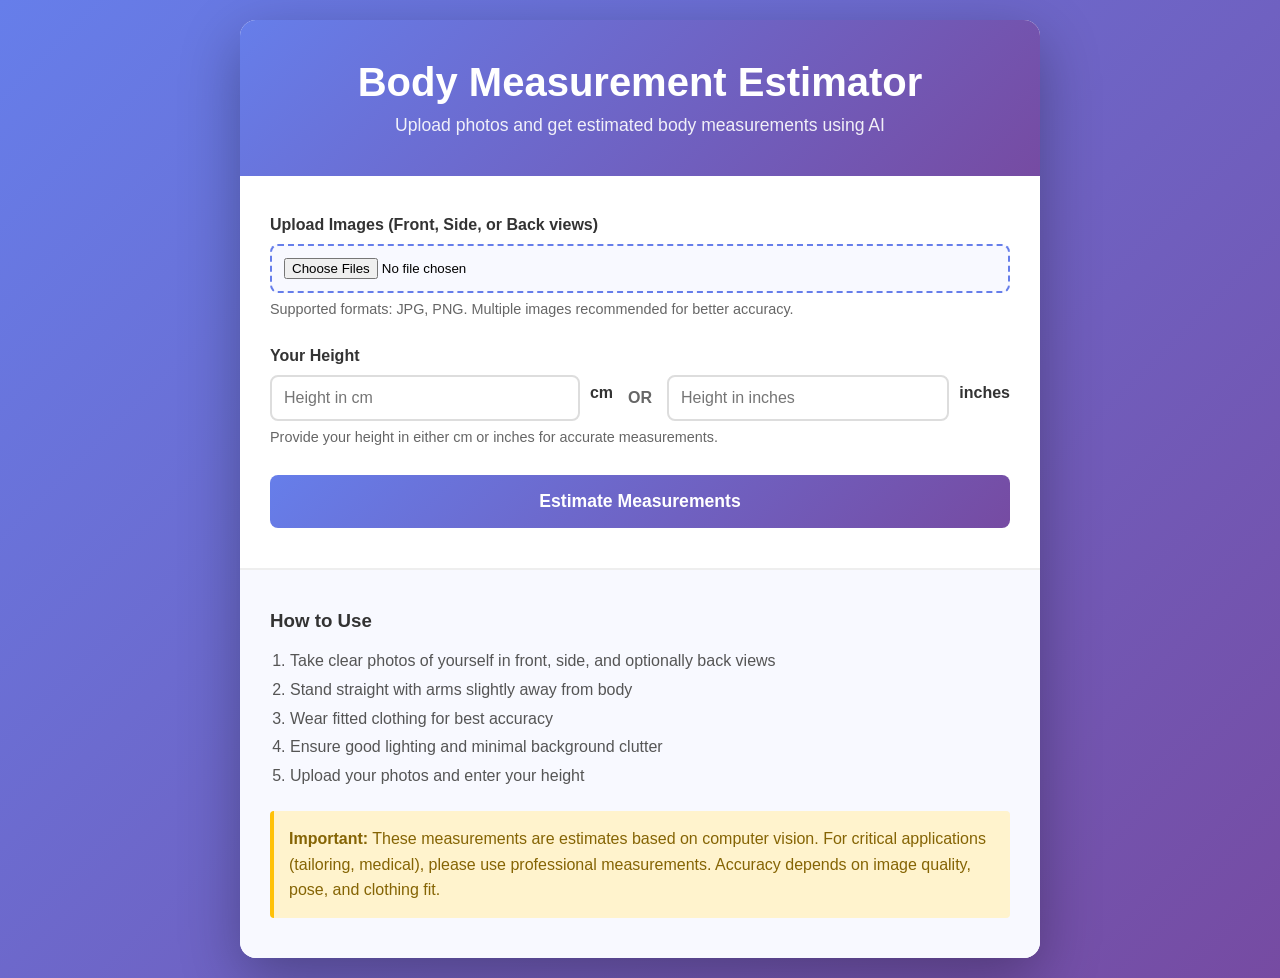
==== static/index.html @ 361a57b6 "Add a body measurement estimation application with web and CLI interfaces Create a Python applicatio" ====
<!DOCTYPE html>
<html lang="en">
<head>
    <meta charset="UTF-8">
    <meta name="viewport" content="width=device-width, initial-scale=1.0">
    <title>Body Measurement Estimator</title>
    <link rel="stylesheet" href="/static/style.css">
</head>
<body>
    <div class="container">
        <header>
            <h1>Body Measurement Estimator</h1>
            <p>Upload photos and get estimated body measurements using AI</p>
        </header>

        <div class="upload-section">
            <form id="measurementForm" enctype="multipart/form-data">
                <div class="form-group">
                    <label for="images">Upload Images (Front, Side, or Back views)</label>
                    <input type="file" id="images" name="images" accept="image/jpeg,image/png,image/jpg" multiple required>
                    <small>Supported formats: JPG, PNG. Multiple images recommended for better accuracy.</small>
                </div>

                <div class="form-group">
                    <label>Your Height</label>
                    <div class="height-inputs">
                        <div>
                            <input type="number" id="height_cm" name="height_cm" placeholder="Height in cm" step="0.1" min="0" max="300">
                            <label for="height_cm">cm</label>
                        </div>
                        <span class="or">OR</span>
                        <div>
                            <input type="number" id="height_inches" name="height_inches" placeholder="Height in inches" step="0.1" min="0" max="120">
                            <label for="height_inches">inches</label>
                        </div>
                    </div>
                    <small>Provide your height in either cm or inches for accurate measurements.</small>
                </div>

                <button type="submit" id="submitBtn" class="btn-primary">
                    Estimate Measurements
                </button>
            </form>
        </div>

        <div id="loading" class="loading" style="display: none;">
            <div class="spinner"></div>
            <p>Processing images... This may take a few seconds.</p>
        </div>

        <div id="results" class="results" style="display: none;">
            <h2>Estimated Measurements</h2>
            <div id="measurements"></div>
            <div id="metadata"></div>
            <div id="warnings"></div>
        </div>

        <div class="info-section">
            <h3>How to Use</h3>
            <ol>
                <li>Take clear photos of yourself in front, side, and optionally back views</li>
                <li>Stand straight with arms slightly away from body</li>
                <li>Wear fitted clothing for best accuracy</li>
                <li>Ensure good lighting and minimal background clutter</li>
                <li>Upload your photos and enter your height</li>
            </ol>
            
            <div class="disclaimer">
                <strong>Important:</strong> These measurements are estimates based on computer vision. 
                For critical applications (tailoring, medical), please use professional measurements. 
                Accuracy depends on image quality, pose, and clothing fit.
            </div>
        </div>
    </div>

    <script src="/static/app.js"></script>
</body>
</html>
---- static/style.css ----
* {
    margin: 0;
    padding: 0;
    box-sizing: border-box;
}

body {
    font-family: -apple-system, BlinkMacSystemFont, 'Segoe UI', Roboto, Oxygen, Ubuntu, Cantarell, sans-serif;
    background: linear-gradient(135deg, #667eea 0%, #764ba2 100%);
    min-height: 100vh;
    padding: 20px;
}

.container {
    max-width: 800px;
    margin: 0 auto;
    background: white;
    border-radius: 16px;
    box-shadow: 0 20px 60px rgba(0, 0, 0, 0.3);
    overflow: hidden;
}

header {
    background: linear-gradient(135deg, #667eea 0%, #764ba2 100%);
    color: white;
    padding: 40px 30px;
    text-align: center;
}

header h1 {
    font-size: 2.5rem;
    margin-bottom: 10px;
}

header p {
    font-size: 1.1rem;
    opacity: 0.9;
}

.upload-section {
    padding: 40px 30px;
}

.form-group {
    margin-bottom: 30px;
}

.form-group label {
    display: block;
    font-weight: 600;
    margin-bottom: 10px;
    color: #333;
}

.form-group small {
    display: block;
    color: #666;
    margin-top: 8px;
    font-size: 0.9rem;
}

input[type="file"] {
    width: 100%;
    padding: 12px;
    border: 2px dashed #667eea;
    border-radius: 8px;
    cursor: pointer;
    background: #f8f9ff;
    transition: all 0.3s;
}

input[type="file"]:hover {
    border-color: #764ba2;
    background: #f0f2ff;
}

.height-inputs {
    display: flex;
    align-items: center;
    gap: 15px;
}

.height-inputs > div {
    flex: 1;
    display: flex;
    gap: 10px;
    align-items: center;
}

.or {
    font-weight: 600;
    color: #666;
}

input[type="number"] {
    flex: 1;
    padding: 12px;
    border: 2px solid #ddd;
    border-radius: 8px;
    font-size: 1rem;
    transition: border-color 0.3s;
}

input[type="number"]:focus {
    outline: none;
    border-color: #667eea;
}

.btn-primary {
    width: 100%;
    padding: 16px;
    background: linear-gradient(135deg, #667eea 0%, #764ba2 100%);
    color: white;
    border: none;
    border-radius: 8px;
    font-size: 1.1rem;
    font-weight: 600;
    cursor: pointer;
    transition: transform 0.2s, box-shadow 0.2s;
}

.btn-primary:hover {
    transform: translateY(-2px);
    box-shadow: 0 8px 20px rgba(102, 126, 234, 0.4);
}

.btn-primary:disabled {
    opacity: 0.6;
    cursor: not-allowed;
    transform: none;
}

.loading {
    padding: 40px;
    text-align: center;
}

.spinner {
    width: 50px;
    height: 50px;
    margin: 0 auto 20px;
    border: 4px solid #f3f3f3;
    border-top: 4px solid #667eea;
    border-radius: 50%;
    animation: spin 1s linear infinite;
}

@keyframes spin {
    0% { transform: rotate(0deg); }
    100% { transform: rotate(360deg); }
}

.results {
    padding: 40px 30px;
    background: #f8f9ff;
}

.results h2 {
    color: #333;
    margin-bottom: 25px;
    text-align: center;
}

.measurement-grid {
    display: grid;
    grid-template-columns: repeat(auto-fit, minmax(200px, 1fr));
    gap: 20px;
    margin-bottom: 30px;
}

.measurement-card {
    background: white;
    padding: 20px;
    border-radius: 12px;
    box-shadow: 0 2px 8px rgba(0, 0, 0, 0.1);
    text-align: center;
}

.measurement-name {
    font-size: 0.9rem;
    color: #666;
    text-transform: uppercase;
    letter-spacing: 1px;
    margin-bottom: 10px;
}

.measurement-value {
    font-size: 2rem;
    font-weight: 700;
    color: #667eea;
    margin-bottom: 5px;
}

.confidence {
    font-size: 0.85rem;
    color: #999;
}

.confidence-bar {
    height: 4px;
    background: #eee;
    border-radius: 2px;
    margin-top: 8px;
    overflow: hidden;
}

.confidence-fill {
    height: 100%;
    background: linear-gradient(90deg, #667eea 0%, #764ba2 100%);
    transition: width 0.5s;
}

.metadata {
    background: white;
    padding: 20px;
    border-radius: 12px;
    margin-top: 20px;
}

.metadata h3 {
    font-size: 1.1rem;
    margin-bottom: 10px;
    color: #333;
}

.warnings {
    background: #fff3cd;
    border-left: 4px solid #ffc107;
    padding: 15px;
    border-radius: 8px;
    margin-top: 20px;
}

.warnings h3 {
    color: #856404;
    margin-bottom: 10px;
}

.warnings ul {
    list-style-position: inside;
    color: #856404;
}

.info-section {
    padding: 40px 30px;
    background: #f8f9ff;
    border-top: 2px solid #eee;
}

.info-section h3 {
    color: #333;
    margin-bottom: 15px;
}

.info-section ol {
    margin-left: 20px;
    line-height: 1.8;
    color: #555;
}

.disclaimer {
    background: #fff3cd;
    border-left: 4px solid #ffc107;
    padding: 15px;
    margin-top: 20px;
    border-radius: 4px;
    color: #856404;
    line-height: 1.6;
}

@media (max-width: 600px) {
    header h1 {
        font-size: 1.8rem;
    }
    
    .height-inputs {
        flex-direction: column;
    }
    
    .or {
        display: none;
    }
}
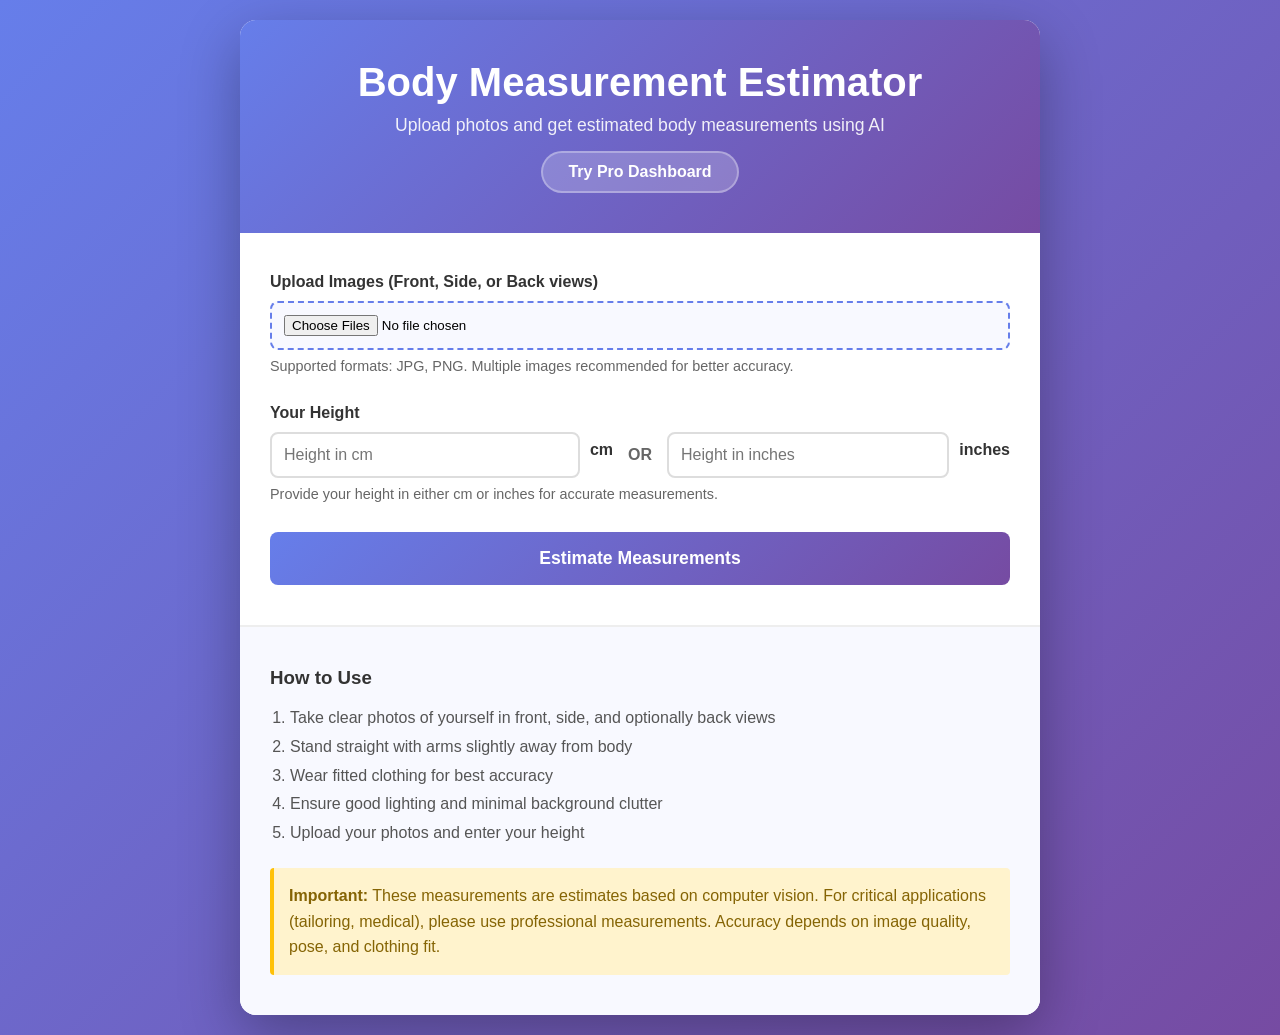
==== commit ebfd482a: "Introduce a dashboard for advanced body measurement estimation Add a new API endpoint for enhanced m" ====
--- a/static/index.html
+++ b/static/index.html
@@ -11,6 +11,7 @@
         <header>
             <h1>Body Measurement Estimator</h1>
             <p>Upload photos and get estimated body measurements using AI</p>
+            <a href="/dashboard" class="dashboard-link">Try Pro Dashboard</a>
         </header>
 
         <div class="upload-section">
--- a/static/style.css
+++ b/static/style.css
@@ -35,6 +35,24 @@
 header p {
     font-size: 1.1rem;
     opacity: 0.9;
+}
+
+.dashboard-link {
+    display: inline-block;
+    margin-top: 15px;
+    padding: 10px 25px;
+    background: rgba(255, 255, 255, 0.2);
+    color: white;
+    text-decoration: none;
+    border-radius: 25px;
+    font-weight: 600;
+    transition: all 0.3s;
+    border: 2px solid rgba(255, 255, 255, 0.3);
+}
+
+.dashboard-link:hover {
+    background: rgba(255, 255, 255, 0.3);
+    transform: translateY(-2px);
 }
 
 .upload-section {
